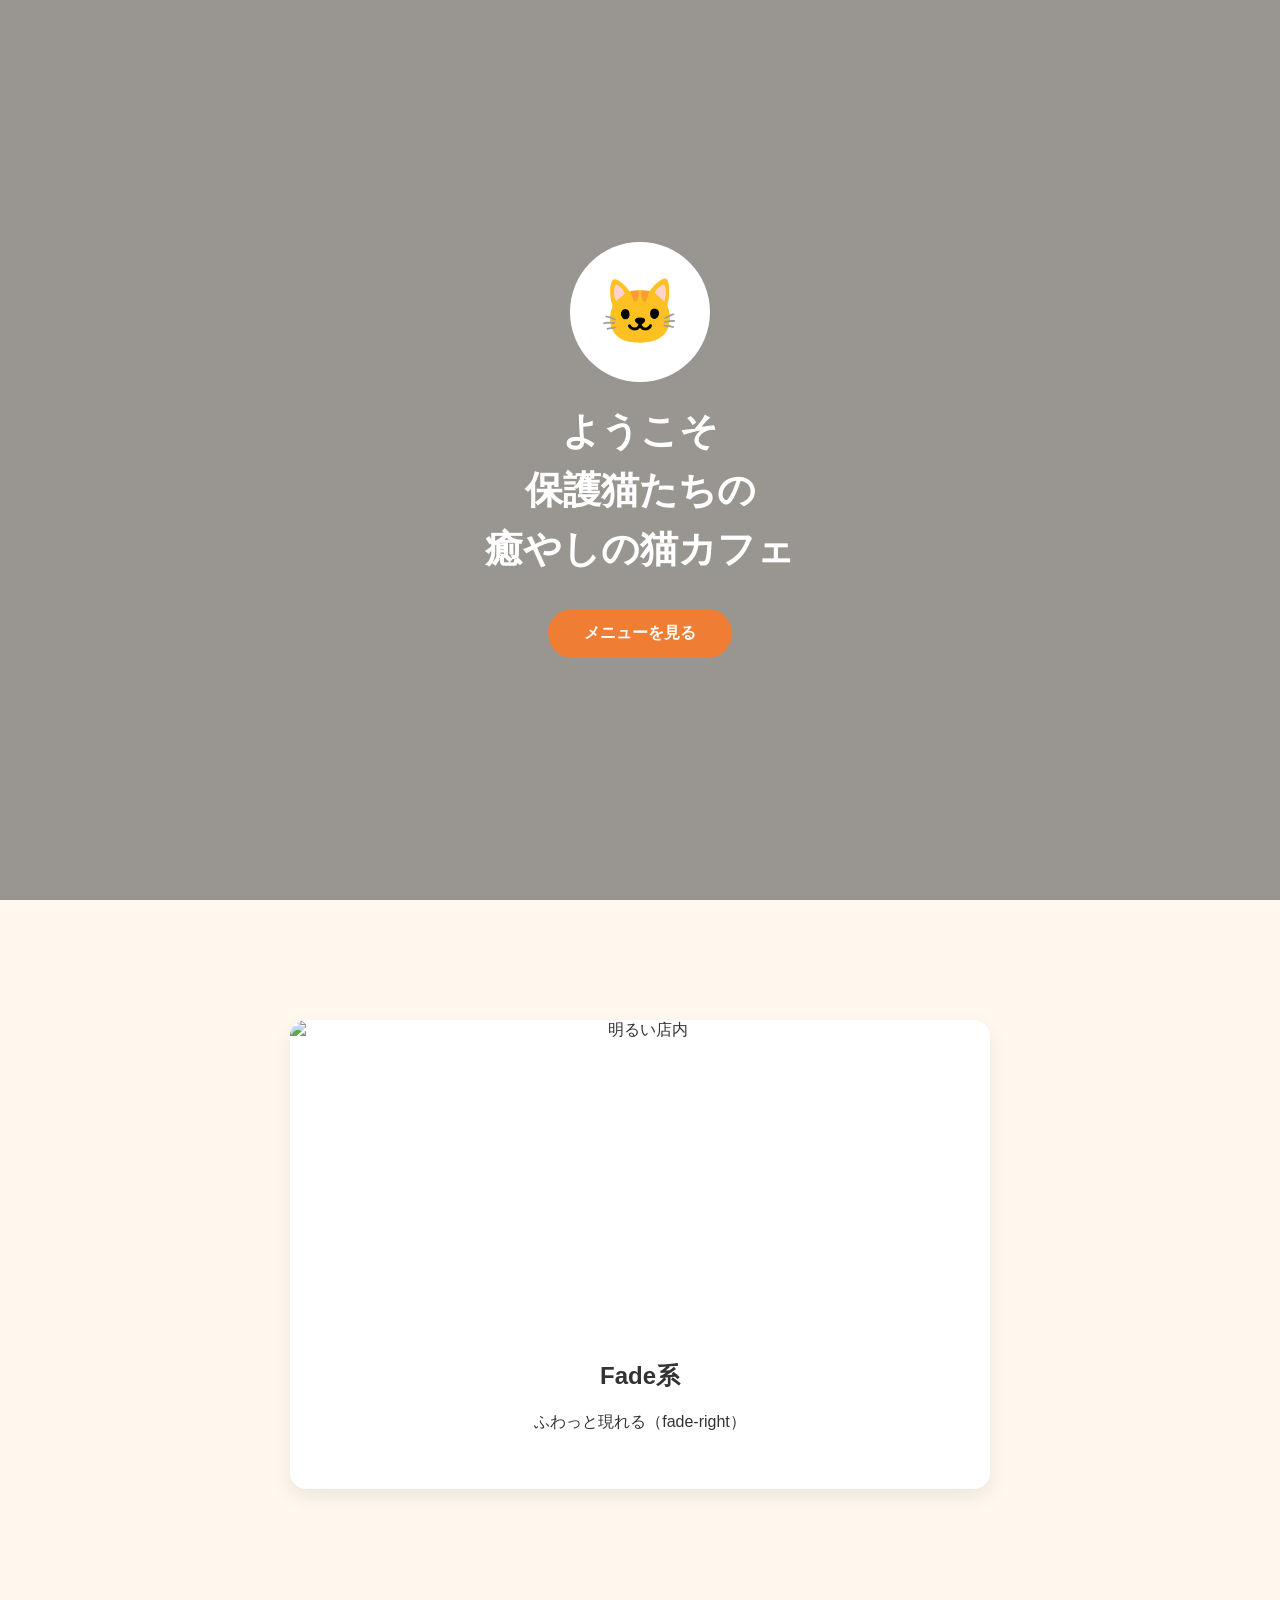
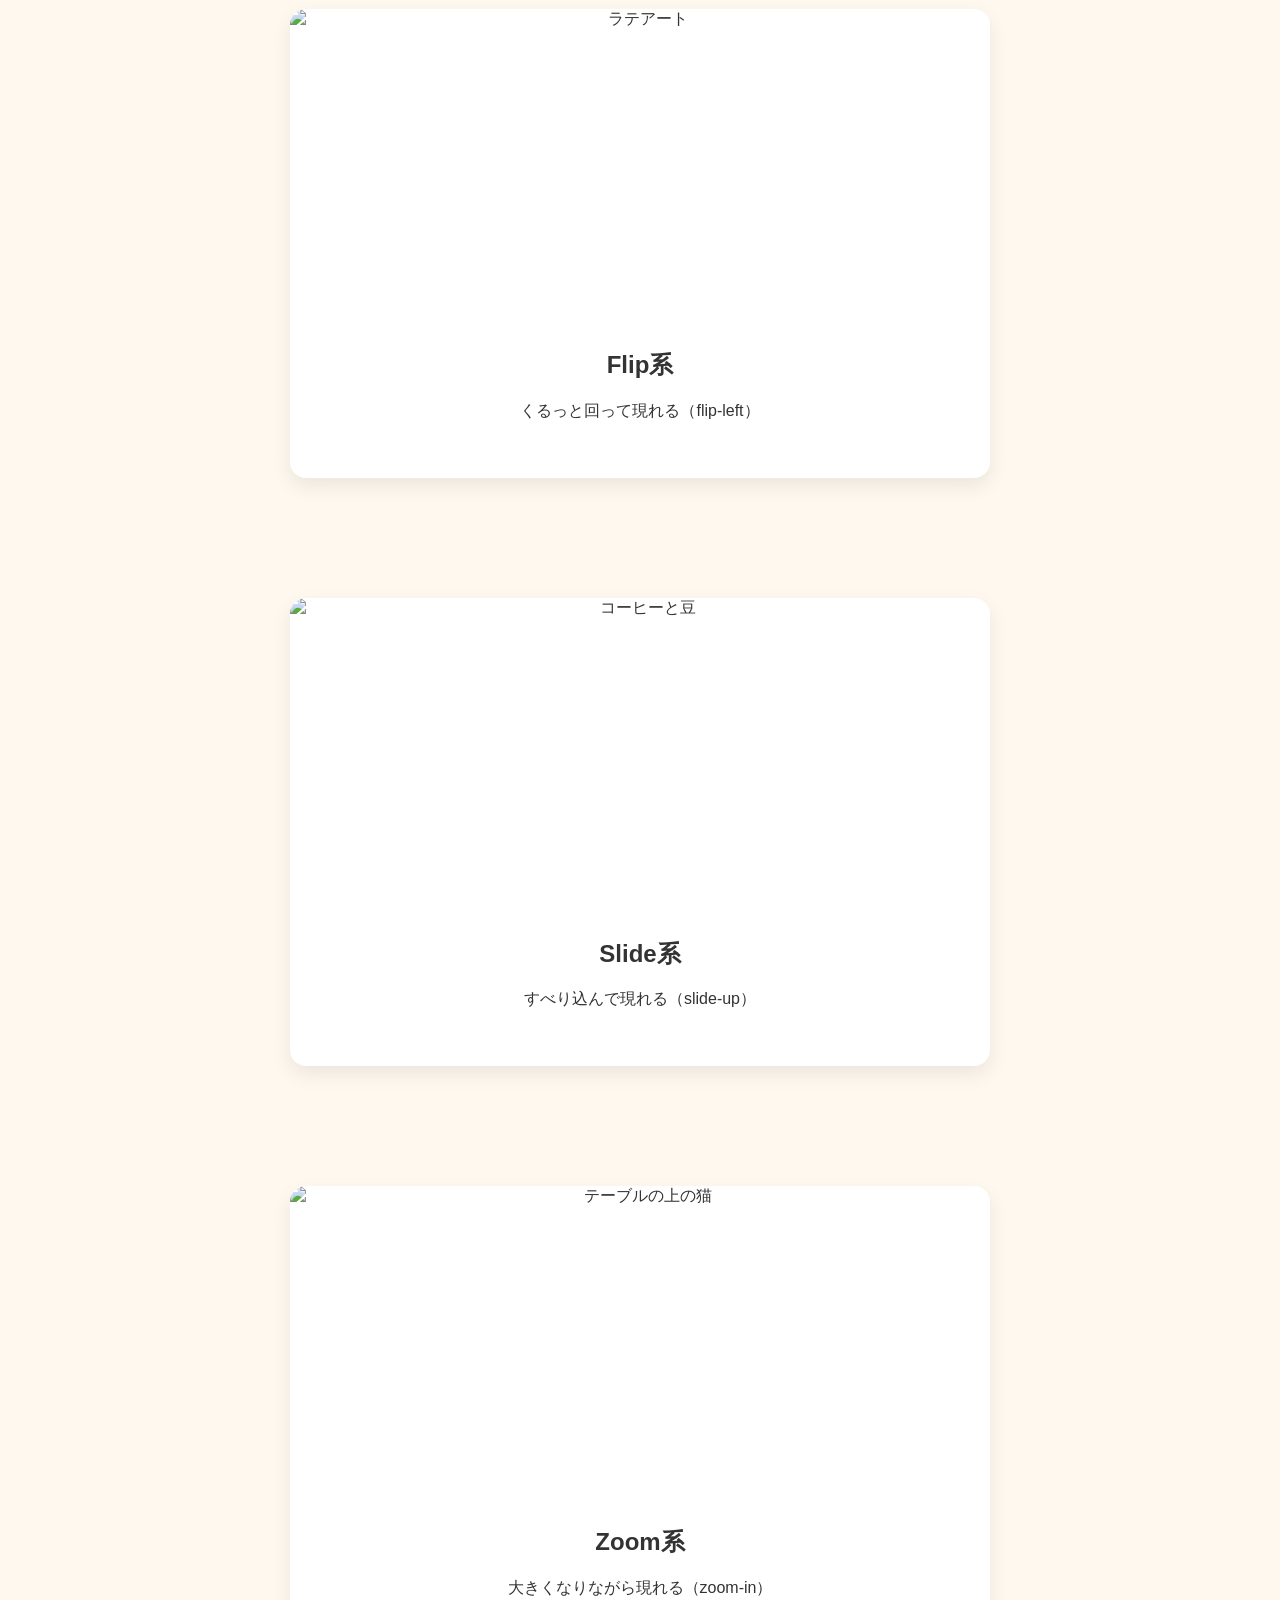
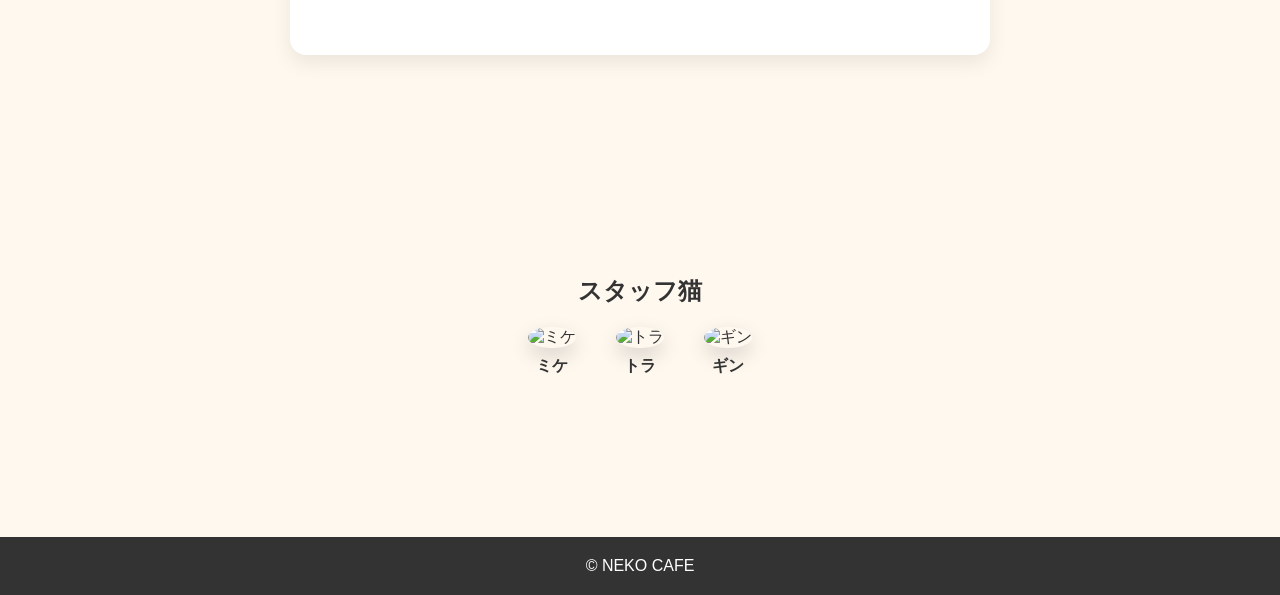
==== anime03/index.html @ a1378e42 "Add files via upload" ====
<!DOCTYPE html>
<html lang="ja">
<head>
    <meta charset="UTF-8">
    <meta name="viewport" content="width=device-width, initial-scale=1">
    <title>NEKO CAFE</title>
    <!-- animate.css と AOS のCSSを読み込む -->
    <link rel="stylesheet" href="https://cdnjs.cloudflare.com/ajax/libs/animate.css/4.1.1/animate.min.css">
    <link rel="stylesheet" href="https://unpkg.com/aos@2.3.1/dist/aos.css">
    <link rel="stylesheet" href="css/style.css">
</head>
<body>

    <!-- ヒーロー -->
    <header class="hero">
        <div class="logo" data-aos="fade-down">🐱</div>
        <h1 data-aos="fade-up">ようこそ</h1>
        <h1 data-aos="fade-up" data-aos-delay="500">保護猫たちの</h1>
        <h1 data-aos="fade-up" data-aos-delay="1000">癒やしの猫カフェ</h1>
        <a href="#menu" class="btn animate__animated animate__pulse animate__infinite">メニューを見る</a>
    </header>

    <!-- 4つのブロック -->
    <section class="block" data-aos="fade-right" data-aos-duration="1000">
        <img src="images/block1.jpg" alt="明るい店内">
        <h2>Fade系</h2>
        <p>ふわっと現れる（fade-right）</p>
    </section>
    <section class="block" data-aos="flip-left" data-aos-duration="1000">
        <img src="images/block2.jpg" alt="ラテアート">
        <h2>Flip系</h2>
        <p>くるっと回って現れる（flip-left）</p>
    </section>
    <section class="block" id="menu" data-aos="slide-up" data-aos-duration="1000">
        <img src="images/block3.jpg" alt="コーヒーと豆">
        <h2>Slide系</h2>
        <p>すべり込んで現れる（slide-up）</p>
    </section>
    <section class="block" data-aos="zoom-in" data-aos-duration="1000">
        <img src="images/block4.jpg" alt="テーブルの上の猫">
        <h2>Zoom系</h2>
        <p>大きくなりながら現れる（zoom-in）</p>
    </section>

    <!-- メンバー紹介（オリジナルアニメーション） -->
    <section class="members">
        <h2>スタッフ猫</h2>
        <div class="member-list">
            <div class="member" data-aos="member-rotate">
                <img src="images/mike.jpg" alt="ミケ">
                <p>ミケ</p>
            </div>
            <div class="member" data-aos="member-rotate">
                <img src="images/tora.jpg" alt="トラ">
                <p>トラ</p>
            </div>
            <div class="member" data-aos="member-rotate">
                <img src="images/gin.jpg" alt="ギン">
                <p>ギン</p>
            </div>
        </div>
    </section>

    <footer>&copy; NEKO CAFE</footer>

    <!-- AOS のJSを読み込んで、動かし始める（</body>の直前） -->
    <script src="https://unpkg.com/aos@2.3.1/dist/aos.js"></script>
    <script>
        AOS.init({ once: true });
    </script>
</body>
</html>
---- anime03/css/style.css ----
body {
    margin: 0;
    font-family: sans-serif;
    color: #333333;
    background-color: #fff8ef;
    overflow-x: hidden;
}

/* ヒーロー：写真の上に半透明の黒を重ねて、文字を読みやすくする */
.hero {
    height: 100vh;
    display: flex;
    flex-direction: column;
    justify-content: center;
    align-items: center;
    background-image: linear-gradient(rgba(0, 0, 0, 0.4), rgba(0, 0, 0, 0.4)), url("../images/hero.jpg");
    background-size: cover;
    background-position: center;
    color: #ffffff;
}
.logo {
    width: 140px;
    height: 140px;
    border-radius: 50%;
    background-color: #ffffff;
    display: flex;
    justify-content: center;
    align-items: center;
    font-size: 4rem;
    margin-bottom: 20px;
}
.hero h1 {
    margin: 4px 0;
    font-size: 2.4rem;
}
.btn {
    margin-top: 30px;
    padding: 14px 36px;
    border-radius: 999px;
    background-color: #f07d34;
    color: #ffffff;
    text-decoration: none;
    font-weight: bold;
}

/* 4つのブロック：上に写真、下に文字 */
.block {
    width: 80%;
    max-width: 700px;
    margin: 120px auto;
    padding-bottom: 40px;
    border-radius: 16px;
    background-color: #ffffff;
    box-shadow: 0 8px 20px rgba(0, 0, 0, 0.08);
    text-align: center;
    overflow: hidden;
}
.block img {
    width: 100%;
    height: 320px;
    object-fit: cover;
    display: block;
}

/* メンバー紹介 */
.members {
    padding: 80px 20px 160px;
    text-align: center;
}
.member-list {
    display: flex;
    justify-content: center;
    flex-wrap: wrap;
    gap: 40px;
}
.member img {
    width: 160px;
    height: 160px;
    border-radius: 50%;
    object-fit: cover;
    box-shadow: 0 8px 20px rgba(0, 0, 0, 0.15);
}
.member p {
    margin: 8px 0 0;
    font-weight: bold;
}

/* オリジナルアニメーション：発火前（見えない） */
[data-aos="member-rotate"] {
    opacity: 0;
}
/* オリジナルアニメーション：発火後（回りながら登場） */
[data-aos="member-rotate"].aos-animate {
    opacity: 1;
    animation-name: spinin;
    animation-duration: 1.5s;
}
@keyframes spinin {
    0% {
        transform: rotate(-180deg) scale(0.5);
    }
    50% {
        transform: rotate(100deg) scale(1.3);
    }
    100% {
        transform: rotate(0deg) scale(1);
    }
}

footer {
    padding: 20px;
    text-align: center;
    background-color: #333333;
    color: #ffffff;
}
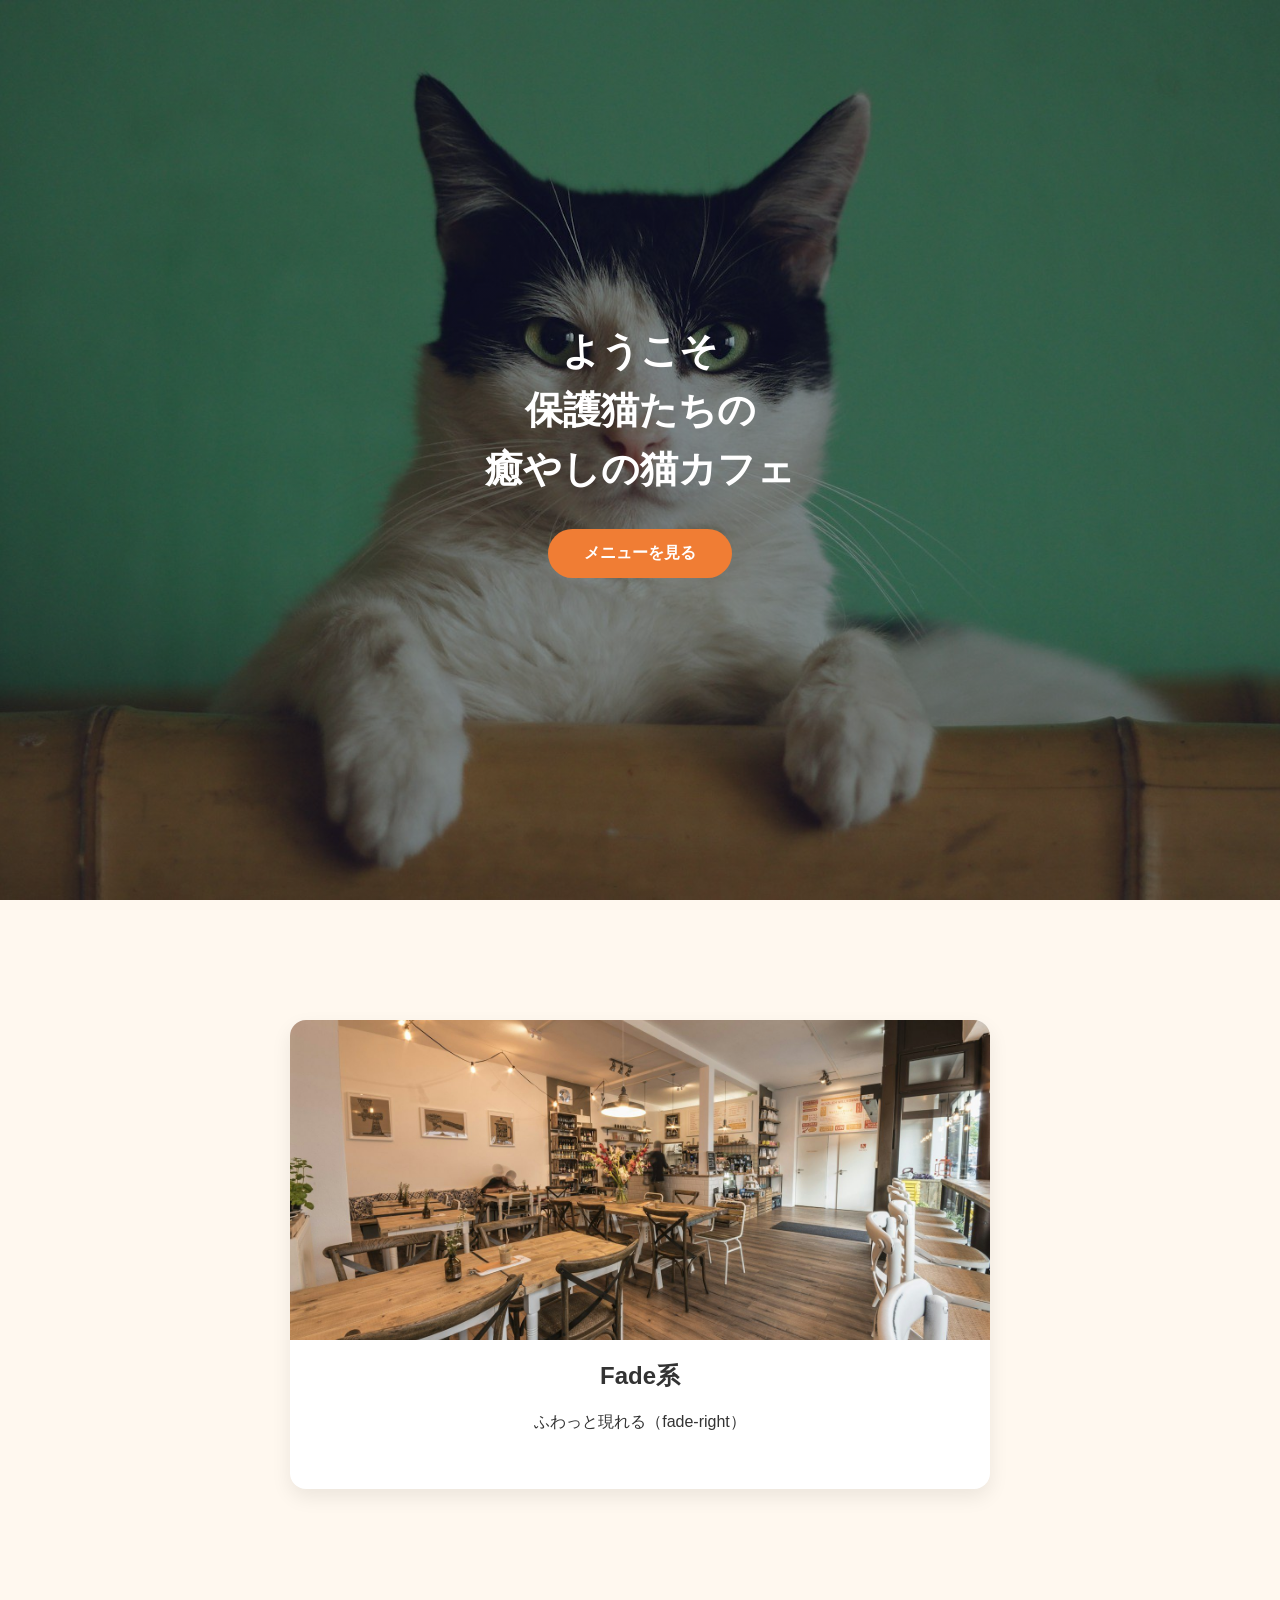
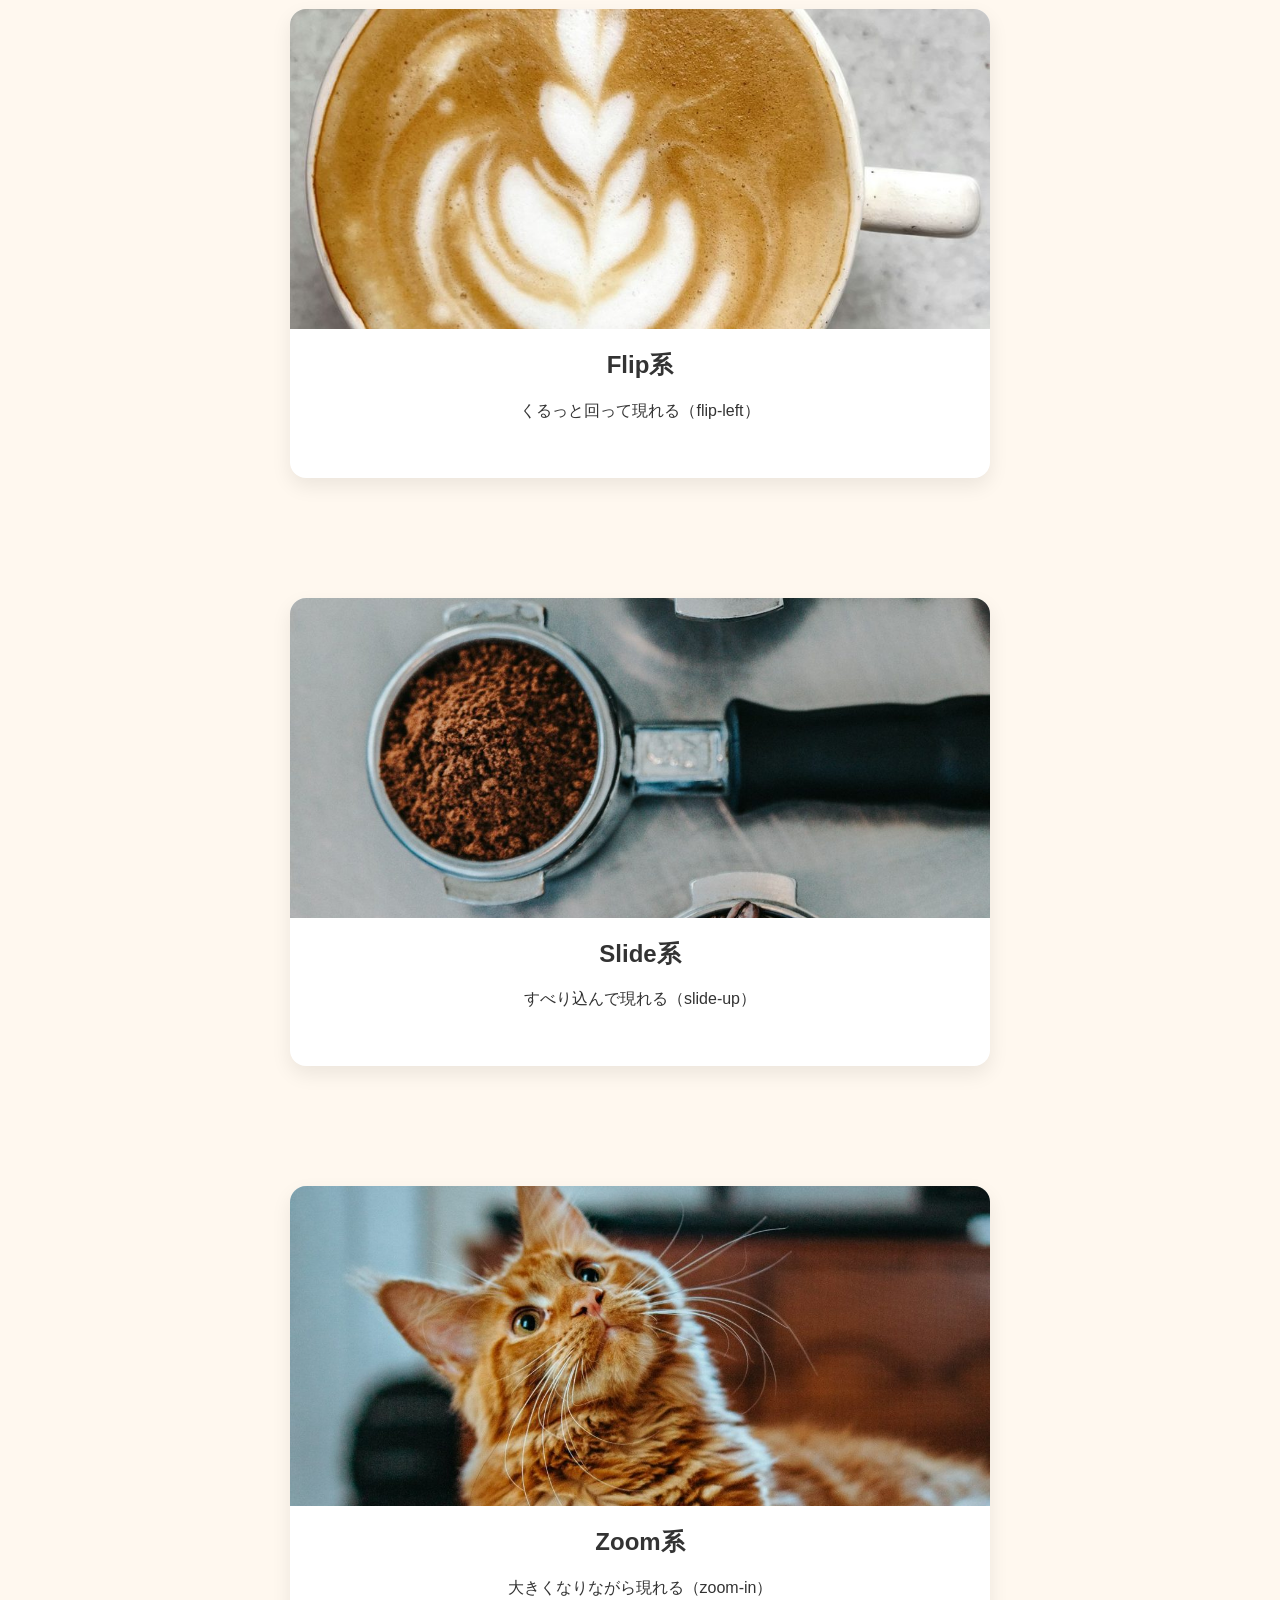
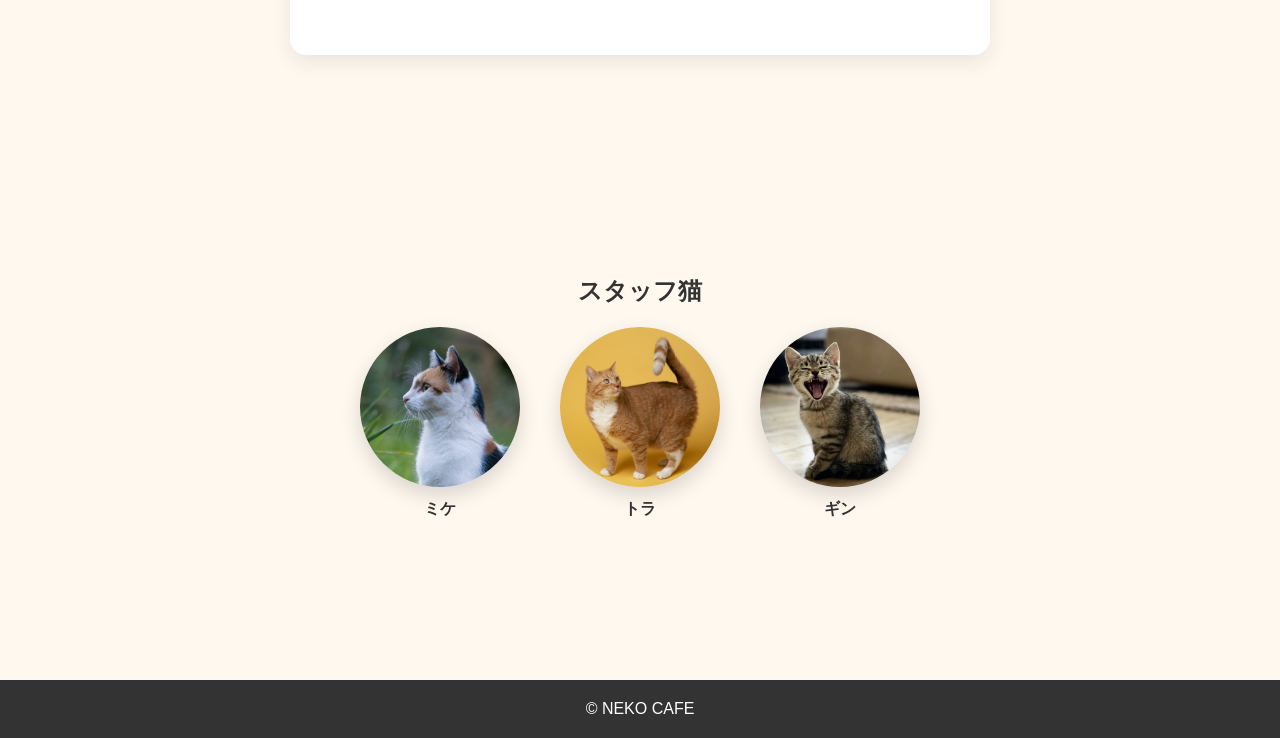
==== commit 5217d389: "Remove cat emoji logo from anime03 hero Co-Authored-By: Claude Opus 5.5 <noreply@anthropic.com> Clau" ====
--- a/anime03/index.html
+++ b/anime03/index.html
@@ -13,7 +13,6 @@
 
     <!-- ヒーロー -->
     <header class="hero">
-        <div class="logo" data-aos="fade-down">🐱</div>
         <h1 data-aos="fade-up">ようこそ</h1>
         <h1 data-aos="fade-up" data-aos-delay="500">保護猫たちの</h1>
         <h1 data-aos="fade-up" data-aos-delay="1000">癒やしの猫カフェ</h1>
--- a/anime03/css/style.css
+++ b/anime03/css/style.css
@@ -17,17 +17,6 @@
     background-size: cover;
     background-position: center;
     color: #ffffff;
-}
-.logo {
-    width: 140px;
-    height: 140px;
-    border-radius: 50%;
-    background-color: #ffffff;
-    display: flex;
-    justify-content: center;
-    align-items: center;
-    font-size: 4rem;
-    margin-bottom: 20px;
 }
 .hero h1 {
     margin: 4px 0;
